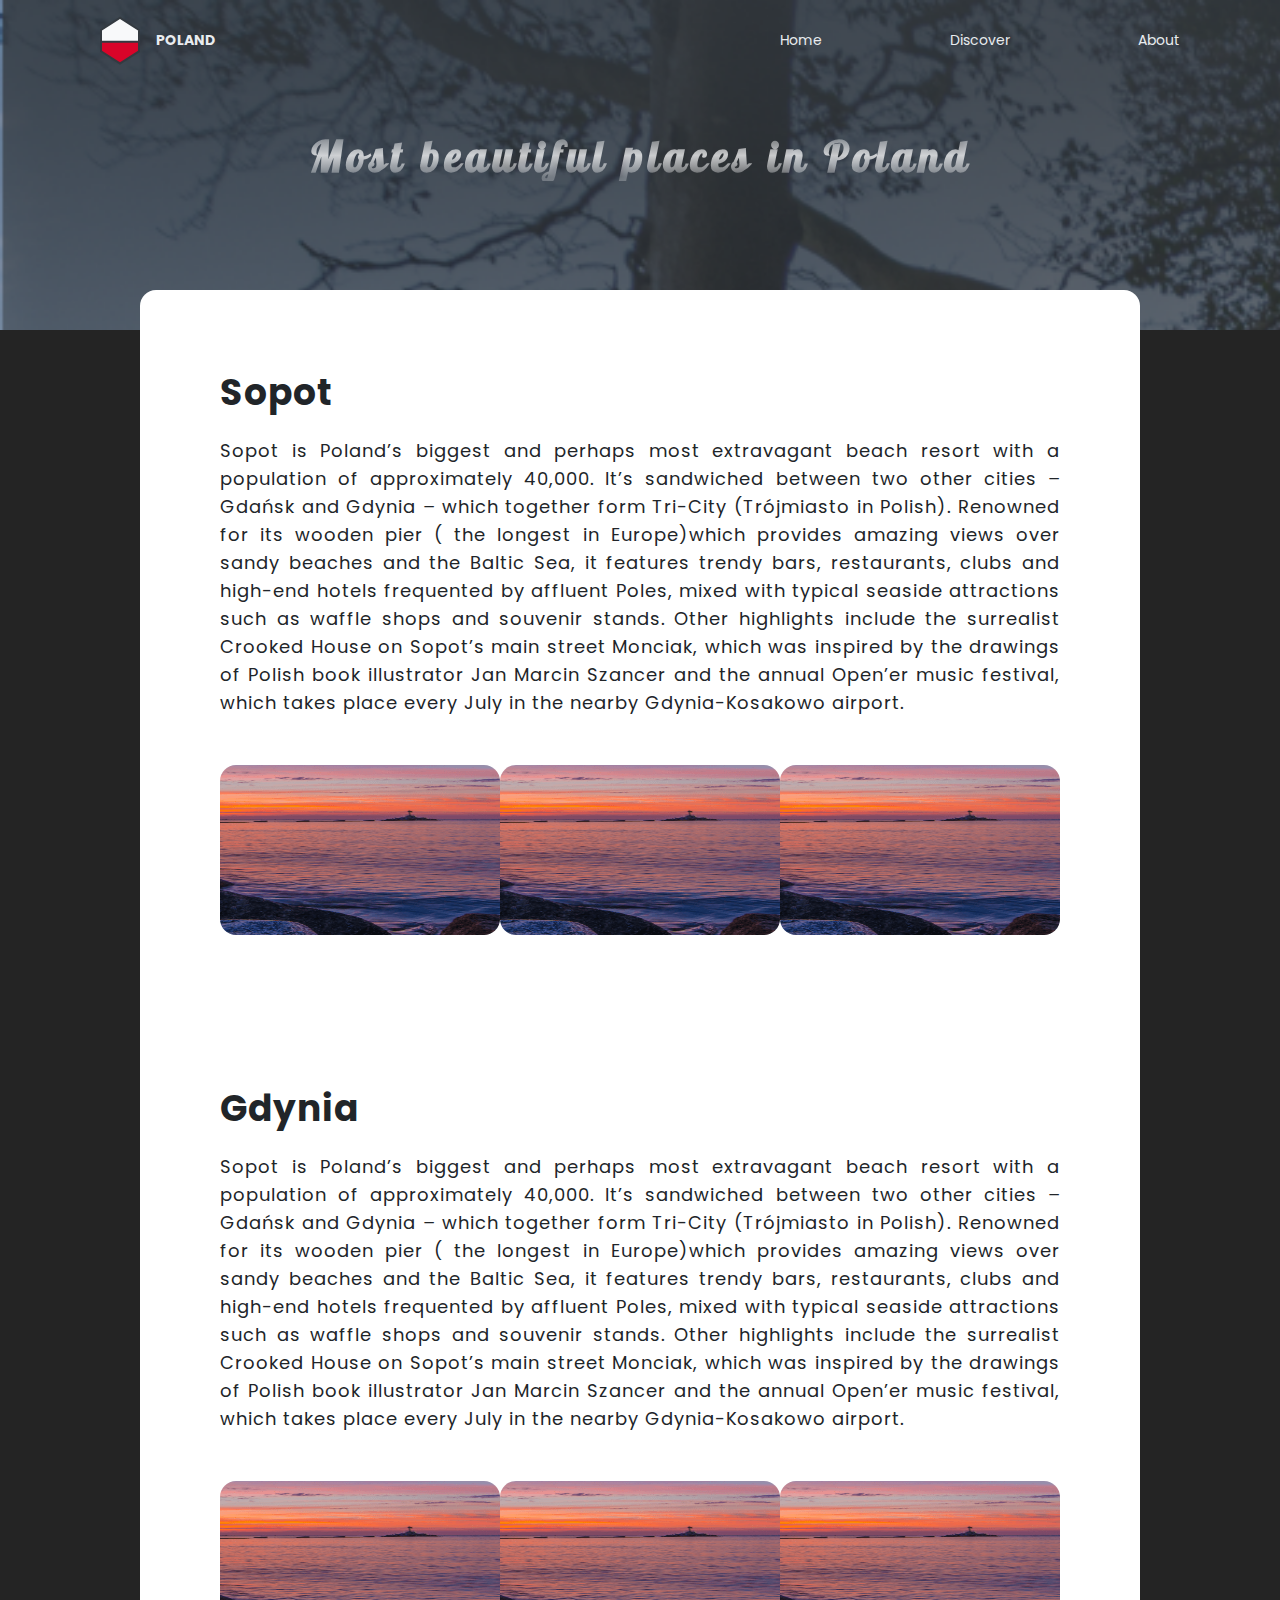
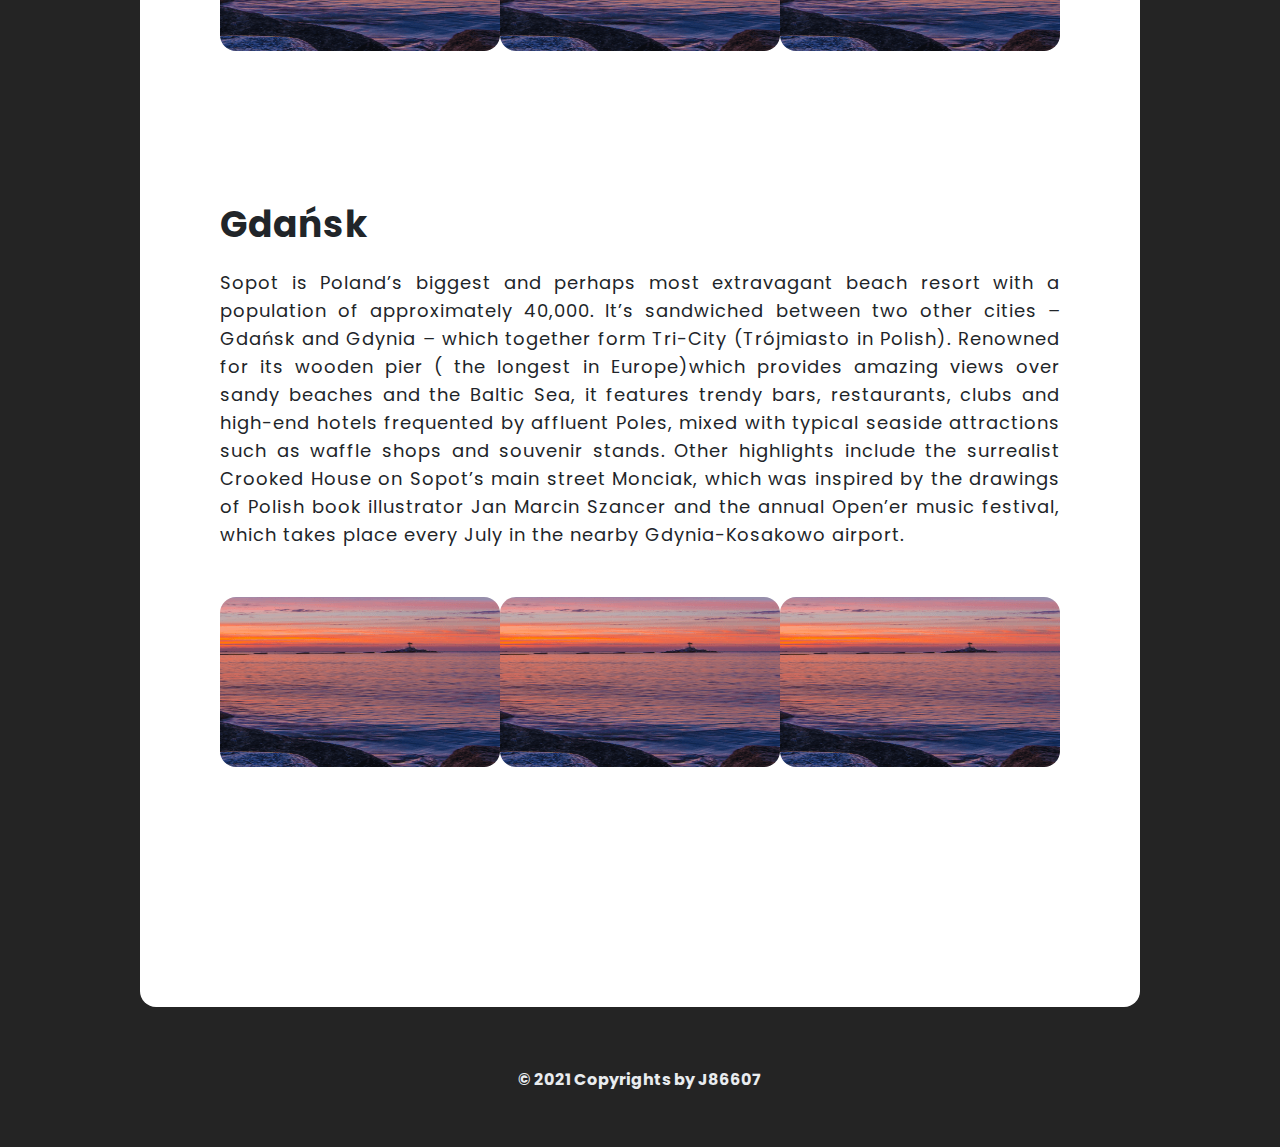
==== pages/baltic-sea.html @ 03457f3e "Add media queries. Add subpages for each place." ====
<!DOCTYPE html>
<html lang="en">
  <head>
    <meta charset="UTF-8" />
    <meta http-equiv="X-UA-Compatible" content="IE=edge" />
    <meta name="viewport" content="width=device-width, initial-scale=1.0" />
    <title>Places in Poland</title>
    <meta
      name="description"
      content="This website shows most beautiful places to visit in Poland."
    />
    <!-- Title -->
    <meta property="og:title" content="Places in Poland" />
    <!-- OPTIONAL description. 2-4 sentences. -->
    <meta property="og:description" content="" />
    <!-- full url with http(s) ie. https://maciejkorsan.github.io/my-repo/ -->
    <meta property="og:url" content="https://dawid-klos.github.io" />
    <meta
      property="og:image"
      content="https://dawid-klos.github.io/cover.png"
    />
    <!-- loading styles -->
    <link rel="stylesheet" href="../styles/normalize.css" />
    <link rel="stylesheet" href="../styles/sub-pages.css" />
    <!-- loading fonts -->
    <link rel="preconnect" href="https://fonts.gstatic.com" />
    <link
      href="https://fonts.googleapis.com/css2?family=Poppins:wght@400;500;700&display=swap"
      rel="stylesheet"
    />
    <link rel="preconnect" href="https://fonts.gstatic.com" />
    <link
      href="https://fonts.googleapis.com/css2?family=Lobster&display=swap"
      rel="stylesheet"
    />
  </head>
  <body class="body">
    <div class="navbar">
      <div class="logo">
        <img class="logo__img" src="../img/pl-logo.svg" alt="Logo of Poland" />
        <p class="logo__text">POLAND</p>
      </div>
      <nav class="links">
        <a href="../index.html" class="link">Home</a>
        <!-- DROPDOWN LIST FROM w3 - https://www.w3schools.com/css/css_dropdowns.asp -->
        <div class="dropdown">
          <a href="#" class="link link--dropdown">Discover</a>
          <div class="dropdown-content">
            <a href="baltic-sea.html" class="dropdown__link">Baltic Sea</a>
            <a href="mountains.html" class="dropdown__link">Mountains</a>
            <a href="masuria.html" class="dropdown__link">Masuria</a>
            <a href="kashubia.html" class="dropdown__link">Kashubia</a>
          </div>
        </div>
        <a href="#" class="link">About</a>
      </nav>
    </div>

    <article class="website-title">
      <h1 class="website-title__heading">Most beautiful places in Poland</h1>
    </article>

      <main class="main">
        <section class="articles">
        <article class="first">
          <h2 class="first__heading">Sopot</h2>
          <p class="first__content">
            Sopot is Poland’s biggest and perhaps most extravagant beach resort
            with a population of approximately 40,000. It’s sandwiched between
            two other cities – Gdańsk and Gdynia – which together form Tri-City
            (Trójmiasto in Polish). Renowned for its wooden pier ( the longest
            in Europe)which provides amazing views over sandy beaches and the
            Baltic Sea, it features trendy bars, restaurants, clubs and high-end
            hotels frequented by affluent Poles, mixed with typical seaside
            attractions such as waffle shops and souvenir stands. Other
            highlights include the surrealist Crooked House on Sopot’s main
            street Monciak, which was inspired by the drawings of Polish book
            illustrator Jan Marcin Szancer and the annual Open’er music
            festival, which takes place every July in the nearby Gdynia-Kosakowo
            airport.
          </p>
          <div class="first__images">
            <img
              class="image1"
              src="../img/gallery/small/slide-01.png"
              alt=""
            />
            <img
              class="image2"
              src="../img/gallery/small/slide-01.png"
              alt=""
            />
            <img
              class="image3"
              src="../img/gallery/small/slide-01.png"
              alt=""
            />
          </div>
        </article>

        <article class="second">
          <h2 class="second__heading">Gdynia</h2>
          <p class="second__content">
            Sopot is Poland’s biggest and perhaps most extravagant beach resort
            with a population of approximately 40,000. It’s sandwiched between
            two other cities – Gdańsk and Gdynia – which together form Tri-City
            (Trójmiasto in Polish). Renowned for its wooden pier ( the longest
            in Europe)which provides amazing views over sandy beaches and the
            Baltic Sea, it features trendy bars, restaurants, clubs and high-end
            hotels frequented by affluent Poles, mixed with typical seaside
            attractions such as waffle shops and souvenir stands. Other
            highlights include the surrealist Crooked House on Sopot’s main
            street Monciak, which was inspired by the drawings of Polish book
            illustrator Jan Marcin Szancer and the annual Open’er music
            festival, which takes place every July in the nearby Gdynia-Kosakowo
            airport.
          </p>
          <div class="second__images">
            <img
              class="image1"
              src="../img/gallery/small/slide-01.png"
              alt=""
            />
            <img
              class="image2"
              src="../img/gallery/small/slide-01.png"
              alt=""
            />
            <img
              class="image3"
              src="../img/gallery/small/slide-01.png"
              alt=""
            />
          </div>
        </article>

        <article class="third">
          <h2 class="third__heading">Gdańsk</h2>
          <p class="third__content">
            Sopot is Poland’s biggest and perhaps most extravagant beach resort
            with a population of approximately 40,000. It’s sandwiched between
            two other cities – Gdańsk and Gdynia – which together form Tri-City
            (Trójmiasto in Polish). Renowned for its wooden pier ( the longest
            in Europe)which provides amazing views over sandy beaches and the
            Baltic Sea, it features trendy bars, restaurants, clubs and high-end
            hotels frequented by affluent Poles, mixed with typical seaside
            attractions such as waffle shops and souvenir stands. Other
            highlights include the surrealist Crooked House on Sopot’s main
            street Monciak, which was inspired by the drawings of Polish book
            illustrator Jan Marcin Szancer and the annual Open’er music
            festival, which takes place every July in the nearby Gdynia-Kosakowo
            airport.
          </p>
          <div class="third__images">
            <img
              class="image1"
              src="../img/gallery/small/slide-01.png"
              alt=""
            />
            <img
              class="image2"
              src="../img/gallery/small/slide-01.png"
              alt=""
            />
            <img
              class="image3"
              src="../img/gallery/small/slide-01.png"
              alt=""
            />
          </div>
        </article>
        </section>
      </main>
    <footer class="footer">
      <p>© 2021 Copyrights by J86607</p>
    </footer>
  </body>
</html>
---- styles/sub-pages.css ----
.body {
    min-height: 100vh;
    background-image: url("../img/gallery/bg-01.png");
    background-repeat: no-repeat;
    background-size: cover;
    font-family: 'Poppins', 'sans-serif';
    font-size: 12px;
    display: flex;
    flex-direction: column;
    color: #E9ECEF;
}

/* TOP SECTION */
.navbar {
    max-width: 100%;
    display: flex;
    flex-flow: row nowrap;
    justify-content: space-between;
    margin: 16px 0px;
    padding: 0px 100px;
}

/* nav */
.links {
    display: flex;
    justify-content: space-between;
    align-items: center;
    width: 400px;
    font-size: 14px;
}
.link {
    text-decoration: none;
    color: #E9ECEF;
    font-weight: 400;
}
.link-active {
    font-weight: 700;
}
/* dropdown-link */
.dropdown {
    position: relative;
}

.dropdown-content {
    display: none;
    background-color: rgba(2, 62, 138, .75);
    flex-flow: column wrap;
    border-radius: 16px;
    padding: 8px;
    position: absolute;
    width: 140px;
    margin-left: -40px;
}
.dropdown__link {
    text-decoration: none;
    margin: 4px auto;
    color: #FFFFFF;
}
/* Dropdown-list hoovers */
.dropdown:hover .dropdown-content {
    display: flex;
}
.dropdown:hover .link--dropdown {
    font-weight: bold;
}
.dropdown-content .dropdown__link:hover {
    font-weight: 700;
    letter-spacing: 2px;
}
/* logo */
.logo {
    display: flex;
    align-items: center;
}
.logo__img {

}
.logo__text {
    margin-left: 16px;
    font-size: 14px;
    font-weight: 700;
}

/* H1 - PAGE TITLE */
.website-title {
    margin-top: 24px;
    margin-bottom: 120px;
}
.website-title__heading {
    font-family: 'Lobster', 'sans-serif';
    text-align: center;
    font-size: 42px;
    letter-spacing: 5px;
    background: linear-gradient(0deg, rgba(255, 255, 255, 0.25) 8.41%, rgba(255, 255, 255, 0.75) 53.25%, rgba(255, 255, 255, 0.25) 100%);
    -webkit-background-clip: text;
    -webkit-text-fill-color: transparent;
}

/* MAIN CONTENT */
.main {
    width: calc(100% - 120px);
    height: 100%;
    background-color: #242424;
    padding: 0px 60px;
}

.articles {
    color: #212529;
    background-color: #FFFFFF;
    border-radius: 16px;
    min-height: 100vh;
    padding: 80px;
    padding-top: 50px;
    font-size: 18px;
    letter-spacing: 1px;
    line-height: 28px;
    margin: -40px 80px;
    margin-bottom: 140px;
}

/* Article - first */
.first {
    margin-bottom: 160px;
    text-align: justify;
}
.first__heading {
    font-size: 36px;
}
.first__content {

}
.first__images {
    display: flex;
    justify-content: space-between;
    margin-top: 48px;
}

.image1 {
    width: 320px;
    height: 210px;
    border-radius: 16px;
}
.image2 {
    width: 320px;
    height: 210px;
    border-radius: 16px;
}
.image3 {
    width: 320px;
    height: 210px;
    border-radius: 16px;
}

/* Article - second */
.second {
    margin-bottom: 160px;
    text-align: justify;
}
.second__heading {
    font-size: 36px;
}
.second__content {

}
.second__images {
    display: flex;
    justify-content: space-between;
    margin-top: 48px;
}
/* Article - third */
.third {
    margin-bottom: 160px;
    text-align: justify;
}
.third__heading {
    font-size: 36px;
}
.third__content {

}
.third__images {
    display: flex;
    justify-content: space-between;
    margin-top: 48px;
}

/* Footer */
.footer {
    font-size: 16px;
    font-weight: 700;
    margin: 0 auto;
    margin-top: -92px;
}

/* MEDIA QUERIES */

@media (max-width: 1025px) {
    .main {
        width: calc(100% - 60px);
        padding: 0px 30px;
    }
    .articles {
        padding: 60px;
        padding-top: 40px;
    }
    .image1 {
        width: 220px;
        height: 120px;
    }
    .image2 {
        width: 220px;
        height: 120px;
    }
    .image3 {
        width: 220px;
        height: 120px;
    }
}

@media (max-width: 1370px) {
    .main {
        width: calc(100% - 120px);
        padding: 0px 60px;
    }
    .articles {
        padding: 80px;
        padding-top: 60px;
    }
    .image1 {
        width: 280px;
        height: 170px;
    }
    .image2 {
        width: 280px;
        height: 170px;
    }
    .image3 {
        width: 280px;
        height: 170px;
    }
}

@media (min-width: 1535px) {
    .navbar {
        padding: 0px 160px;
    }
    .website-title {
        font-size: 52px;
        margin-top: 12px;
        margin-bottom: 160px;
    }
    .main {
        width: calc(100% - 180px);
        padding: 0px 90px;
    }
    .articles {
        padding: 80px;
        padding-top: 60px;
    }
    .image1 {
        width: 324px;
        height: 200px;
    }
    .image2 {
        width: 324px;
        height: 200px;
    }
    .image3 {
        width: 324px;
        height: 200px;
    }
    }

@media (min-width: 1900px) {
.navbar {
    padding: 0px 160px;
}
.website-title {
    font-size: 52px;
    margin-top: 12px;
    margin-bottom: 160px;
}
.main {
    width: calc(100% - 180px);
    padding: 0px 90px;
}
.articles {
    padding: 120px;
    padding-top: 80px;
}
.image1 {
    width: 400px;
    height: 240px;
}
.image2 {
    width: 400px;
    height: 240px;
}
.image3 {
    width: 400px;
    height: 240px;
}
}
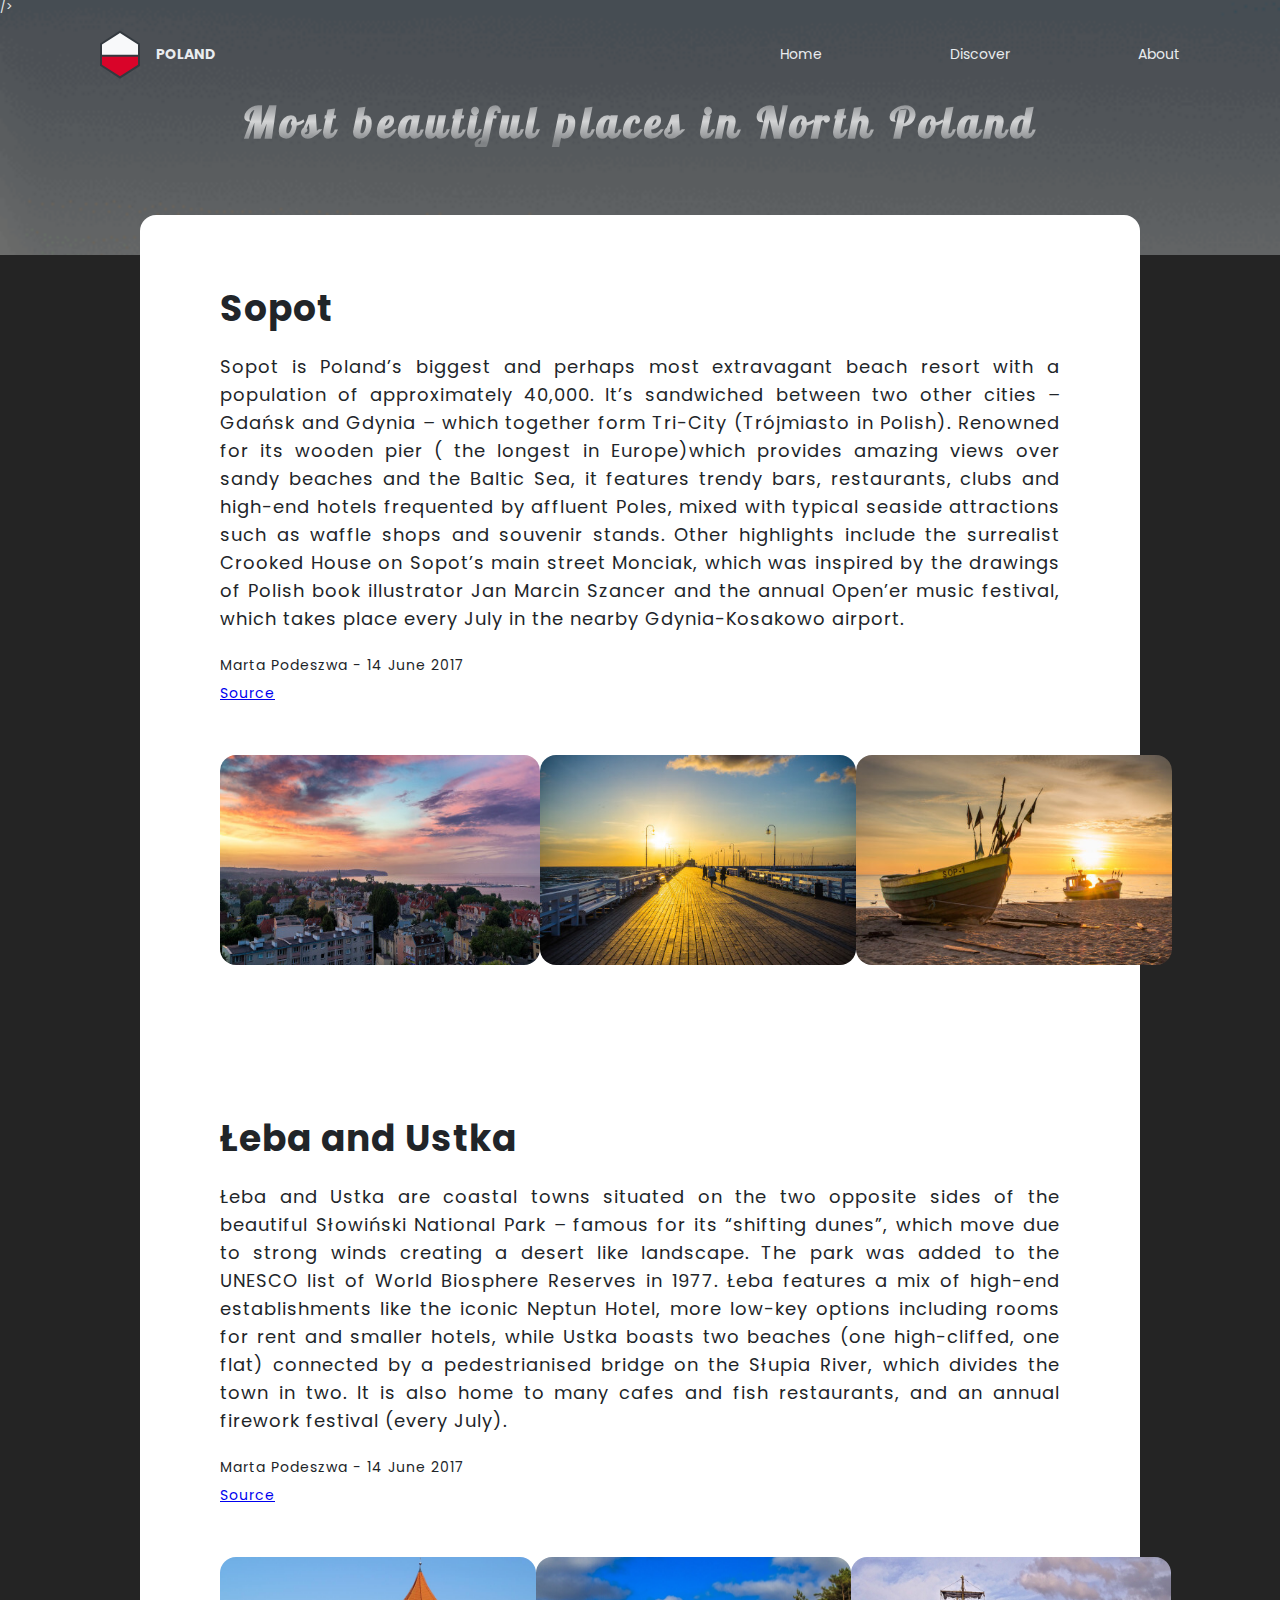
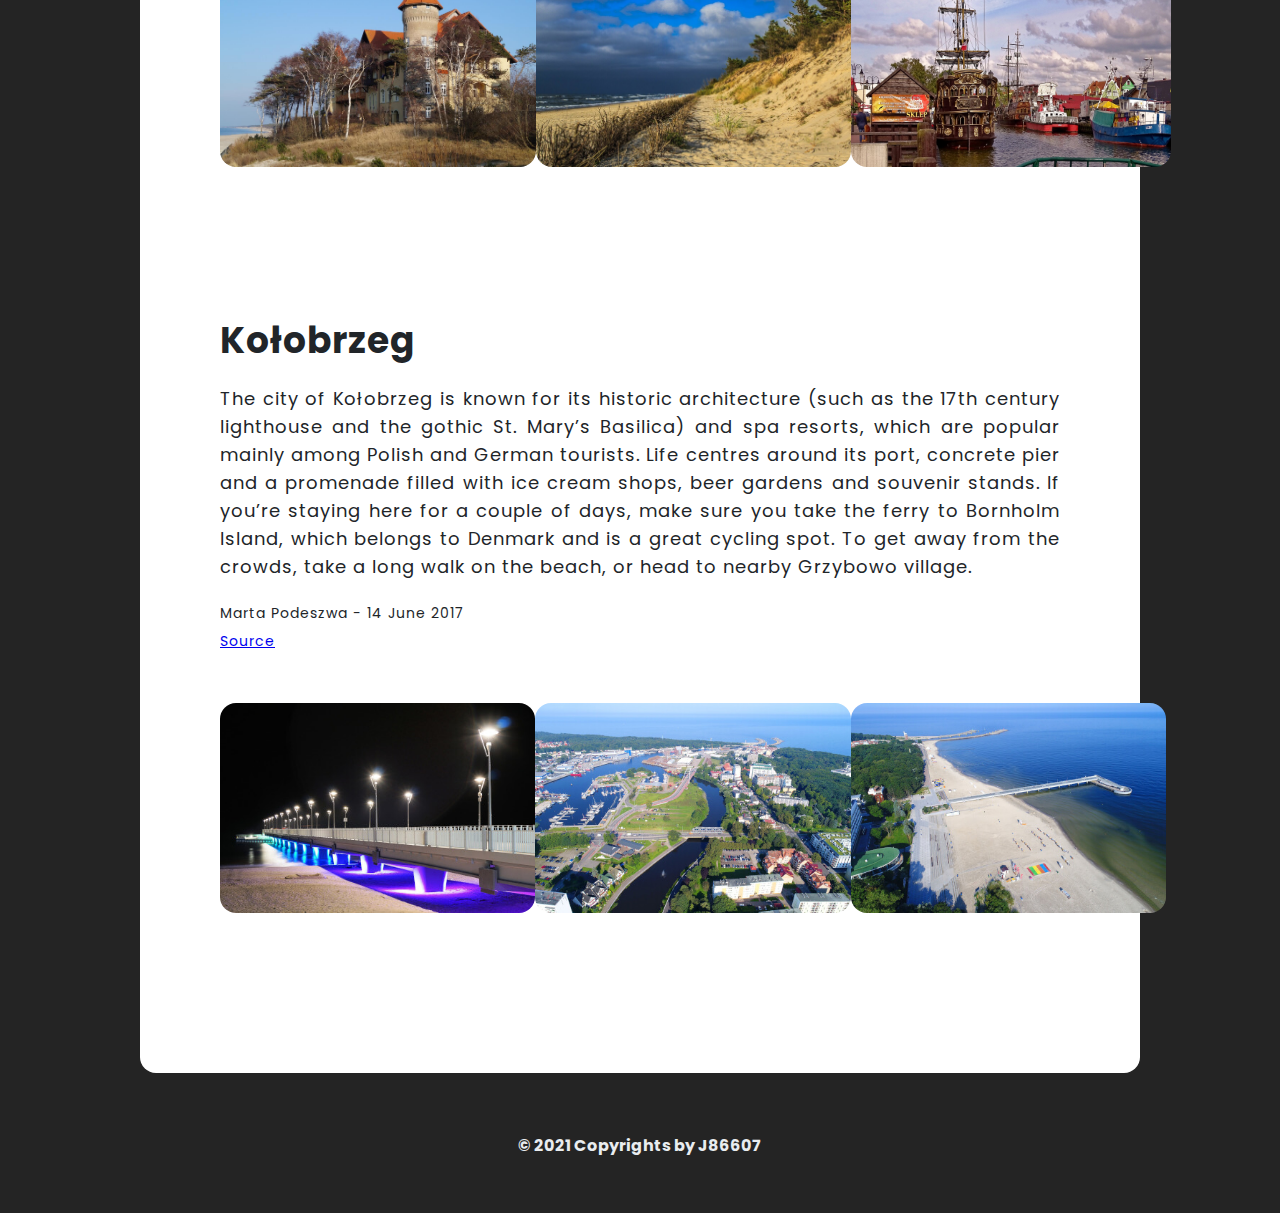
==== commit fdde5285: "New backgrounds for homepage. New slides mini pictures. Two from four subpages are finished." ====
--- a/pages/baltic-sea.html
+++ b/pages/baltic-sea.html
@@ -4,21 +4,14 @@
     <meta charset="UTF-8" />
     <meta http-equiv="X-UA-Compatible" content="IE=edge" />
     <meta name="viewport" content="width=device-width, initial-scale=1.0" />
-    <title>Places in Poland</title>
+    <title>Baltic Sea</title>
     <meta
       name="description"
-      content="This website shows most beautiful places to visit in Poland."
+      content="This website shows most beautiful places to visit in North Poland."
     />
     <!-- Title -->
-    <meta property="og:title" content="Places in Poland" />
-    <!-- OPTIONAL description. 2-4 sentences. -->
-    <meta property="og:description" content="" />
-    <!-- full url with http(s) ie. https://maciejkorsan.github.io/my-repo/ -->
+    <meta property="og:title" content="Places in North Poland" /> />
     <meta property="og:url" content="https://dawid-klos.github.io" />
-    <meta
-      property="og:image"
-      content="https://dawid-klos.github.io/cover.png"
-    />
     <!-- loading styles -->
     <link rel="stylesheet" href="../styles/normalize.css" />
     <link rel="stylesheet" href="../styles/sub-pages.css" />
@@ -57,11 +50,11 @@
     </div>
 
     <article class="website-title">
-      <h1 class="website-title__heading">Most beautiful places in Poland</h1>
+      <h1 class="website-title__heading">Most beautiful places in North Poland</h1>
     </article>
 
-      <main class="main">
-        <section class="articles">
+    <main class="main">
+      <section class="articles">
         <article class="first">
           <h2 class="first__heading">Sopot</h2>
           <p class="first__content">
@@ -79,98 +72,116 @@
             festival, which takes place every July in the nearby Gdynia-Kosakowo
             airport.
           </p>
+          <p class="first__references">
+            Marta Podeszwa - 14 June 2017 <br />
+            <a
+              href="https://theculturetrip.com/europe/poland/articles/the-best-beach-towns-in-poland/"
+              target="_blank"
+              >Source</a
+            >
+          </p>
           <div class="first__images">
             <img
               class="image1"
-              src="../img/gallery/small/slide-01.png"
-              alt=""
+              src="../img/gallery/sopot-01.jpg"
+              alt="Panorama of Sopot"
             />
             <img
               class="image2"
-              src="../img/gallery/small/slide-01.png"
-              alt=""
+              src="../img/gallery/sopot-02.jpg"
+              alt="Polish pier in Sopot"
             />
             <img
               class="image3"
-              src="../img/gallery/small/slide-01.png"
-              alt=""
+              src="../img/gallery/sopot-03.jpg"
+              alt="Two boats on the beach in Sopot"
             />
           </div>
         </article>
 
         <article class="second">
-          <h2 class="second__heading">Gdynia</h2>
+          <h2 class="second__heading">Łeba and Ustka</h2>
           <p class="second__content">
-            Sopot is Poland’s biggest and perhaps most extravagant beach resort
-            with a population of approximately 40,000. It’s sandwiched between
-            two other cities – Gdańsk and Gdynia – which together form Tri-City
-            (Trójmiasto in Polish). Renowned for its wooden pier ( the longest
-            in Europe)which provides amazing views over sandy beaches and the
-            Baltic Sea, it features trendy bars, restaurants, clubs and high-end
-            hotels frequented by affluent Poles, mixed with typical seaside
-            attractions such as waffle shops and souvenir stands. Other
-            highlights include the surrealist Crooked House on Sopot’s main
-            street Monciak, which was inspired by the drawings of Polish book
-            illustrator Jan Marcin Szancer and the annual Open’er music
-            festival, which takes place every July in the nearby Gdynia-Kosakowo
-            airport.
+            Łeba and Ustka are coastal towns situated on the two opposite sides
+            of the beautiful Słowiński National Park – famous for its “shifting
+            dunes”, which move due to strong winds creating a desert like
+            landscape. The park was added to the UNESCO list of World Biosphere
+            Reserves in 1977. Łeba features a mix of high-end establishments
+            like the iconic Neptun Hotel, more low-key options including rooms
+            for rent and smaller hotels, while Ustka boasts two beaches (one
+            high-cliffed, one flat) connected by a pedestrianised bridge on the
+            Słupia River, which divides the town in two. It is also home to many
+            cafes and fish restaurants, and an annual firework festival (every
+            July).
+          </p>
+          <p class="first__references">
+            Marta Podeszwa - 14 June 2017 <br />
+            <a
+              href="https://theculturetrip.com/europe/poland/articles/the-best-beach-towns-in-poland/"
+              target="_blank"
+              >Source</a
+            >
           </p>
           <div class="second__images">
             <img
               class="image1"
-              src="../img/gallery/small/slide-01.png"
-              alt=""
+              src="../img/gallery/leba-01.jpg"
+              alt="beautiful house on the beach"
             />
             <img
               class="image2"
-              src="../img/gallery/small/slide-01.png"
-              alt=""
+              src="../img/gallery/leba-02.jpg"
+              alt="Moving dunes on the beach"
             />
             <img
               class="image3"
-              src="../img/gallery/small/slide-01.png"
-              alt=""
+              src="../img/gallery/leba-03.jpg"
+              alt="Port with ships"
             />
           </div>
         </article>
 
         <article class="third">
-          <h2 class="third__heading">Gdańsk</h2>
+          <h2 class="third__heading">Kołobrzeg</h2>
           <p class="third__content">
-            Sopot is Poland’s biggest and perhaps most extravagant beach resort
-            with a population of approximately 40,000. It’s sandwiched between
-            two other cities – Gdańsk and Gdynia – which together form Tri-City
-            (Trójmiasto in Polish). Renowned for its wooden pier ( the longest
-            in Europe)which provides amazing views over sandy beaches and the
-            Baltic Sea, it features trendy bars, restaurants, clubs and high-end
-            hotels frequented by affluent Poles, mixed with typical seaside
-            attractions such as waffle shops and souvenir stands. Other
-            highlights include the surrealist Crooked House on Sopot’s main
-            street Monciak, which was inspired by the drawings of Polish book
-            illustrator Jan Marcin Szancer and the annual Open’er music
-            festival, which takes place every July in the nearby Gdynia-Kosakowo
-            airport.
+            The city of Kołobrzeg is known for its historic architecture (such
+            as the 17th century lighthouse and the gothic St. Mary’s Basilica)
+            and spa resorts, which are popular mainly among Polish and German
+            tourists. Life centres around its port, concrete pier and a
+            promenade filled with ice cream shops, beer gardens and souvenir
+            stands. If you’re staying here for a couple of days, make sure you
+            take the ferry to Bornholm Island, which belongs to Denmark and is a
+            great cycling spot. To get away from the crowds, take a long walk on
+            the beach, or head to nearby Grzybowo village.
+          </p>
+          <p class="first__references">
+            Marta Podeszwa - 14 June 2017 <br />
+            <a
+              href="https://theculturetrip.com/europe/poland/articles/the-best-beach-towns-in-poland/"
+              target="_blank"
+              >Source</a
+            >
           </p>
           <div class="third__images">
             <img
               class="image1"
-              src="../img/gallery/small/slide-01.png"
+              src="../img/gallery/kolobrzeg-01.jpg"
               alt=""
             />
             <img
               class="image2"
-              src="../img/gallery/small/slide-01.png"
+              src="../img/gallery/kolobrzeg-02.jpg"
               alt=""
             />
             <img
               class="image3"
-              src="../img/gallery/small/slide-01.png"
+              src="../img/gallery/kolobrzeg-03.jpg"
               alt=""
             />
           </div>
         </article>
-        </section>
-      </main>
+      </section>
+    </main>
     <footer class="footer">
       <p>© 2021 Copyrights by J86607</p>
     </footer>
--- a/styles/sub-pages.css
+++ b/styles/sub-pages.css
@@ -83,8 +83,8 @@
 
 /* H1 - PAGE TITLE */
 .website-title {
-    margin-top: 24px;
-    margin-bottom: 120px;
+    margin-top: -24px;
+    margin-bottom: 80px;
 }
 .website-title__heading {
     font-family: 'Lobster', 'sans-serif';
@@ -129,6 +129,9 @@
 .first__content {
 
 }
+.first__references {
+    font-size: 14px;
+}
 .first__images {
     display: flex;
     justify-content: space-between;
@@ -169,7 +172,7 @@
 }
 /* Article - third */
 .third {
-    margin-bottom: 160px;
+    margin-bottom: 80px;
     text-align: justify;
 }
 .third__heading {
@@ -193,52 +196,6 @@
 }
 
 /* MEDIA QUERIES */
-
-@media (max-width: 1025px) {
-    .main {
-        width: calc(100% - 60px);
-        padding: 0px 30px;
-    }
-    .articles {
-        padding: 60px;
-        padding-top: 40px;
-    }
-    .image1 {
-        width: 220px;
-        height: 120px;
-    }
-    .image2 {
-        width: 220px;
-        height: 120px;
-    }
-    .image3 {
-        width: 220px;
-        height: 120px;
-    }
-}
-
-@media (max-width: 1370px) {
-    .main {
-        width: calc(100% - 120px);
-        padding: 0px 60px;
-    }
-    .articles {
-        padding: 80px;
-        padding-top: 60px;
-    }
-    .image1 {
-        width: 280px;
-        height: 170px;
-    }
-    .image2 {
-        width: 280px;
-        height: 170px;
-    }
-    .image3 {
-        width: 280px;
-        height: 170px;
-    }
-}
 
 @media (min-width: 1535px) {
     .navbar {
@@ -278,7 +235,7 @@
 .website-title {
     font-size: 52px;
     margin-top: 12px;
-    margin-bottom: 160px;
+    margin-bottom: 120px;
 }
 .main {
     width: calc(100% - 180px);
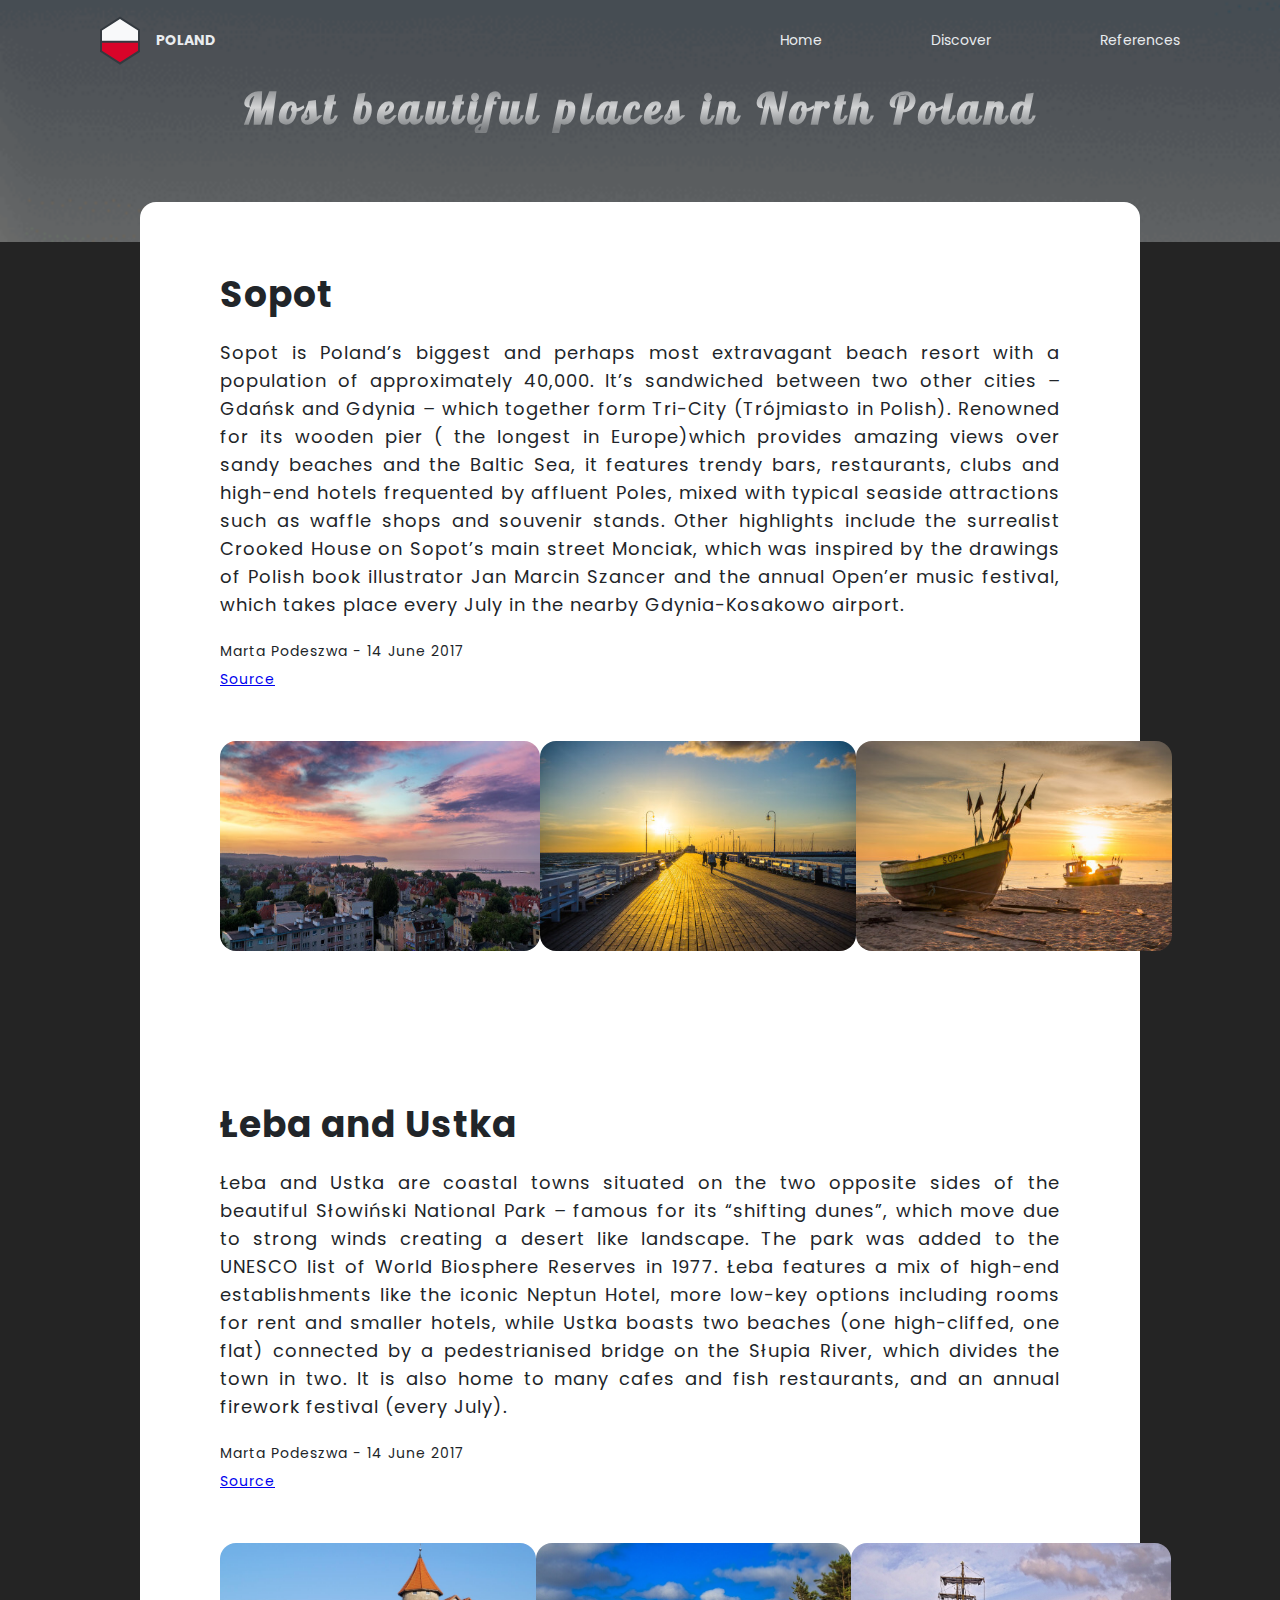
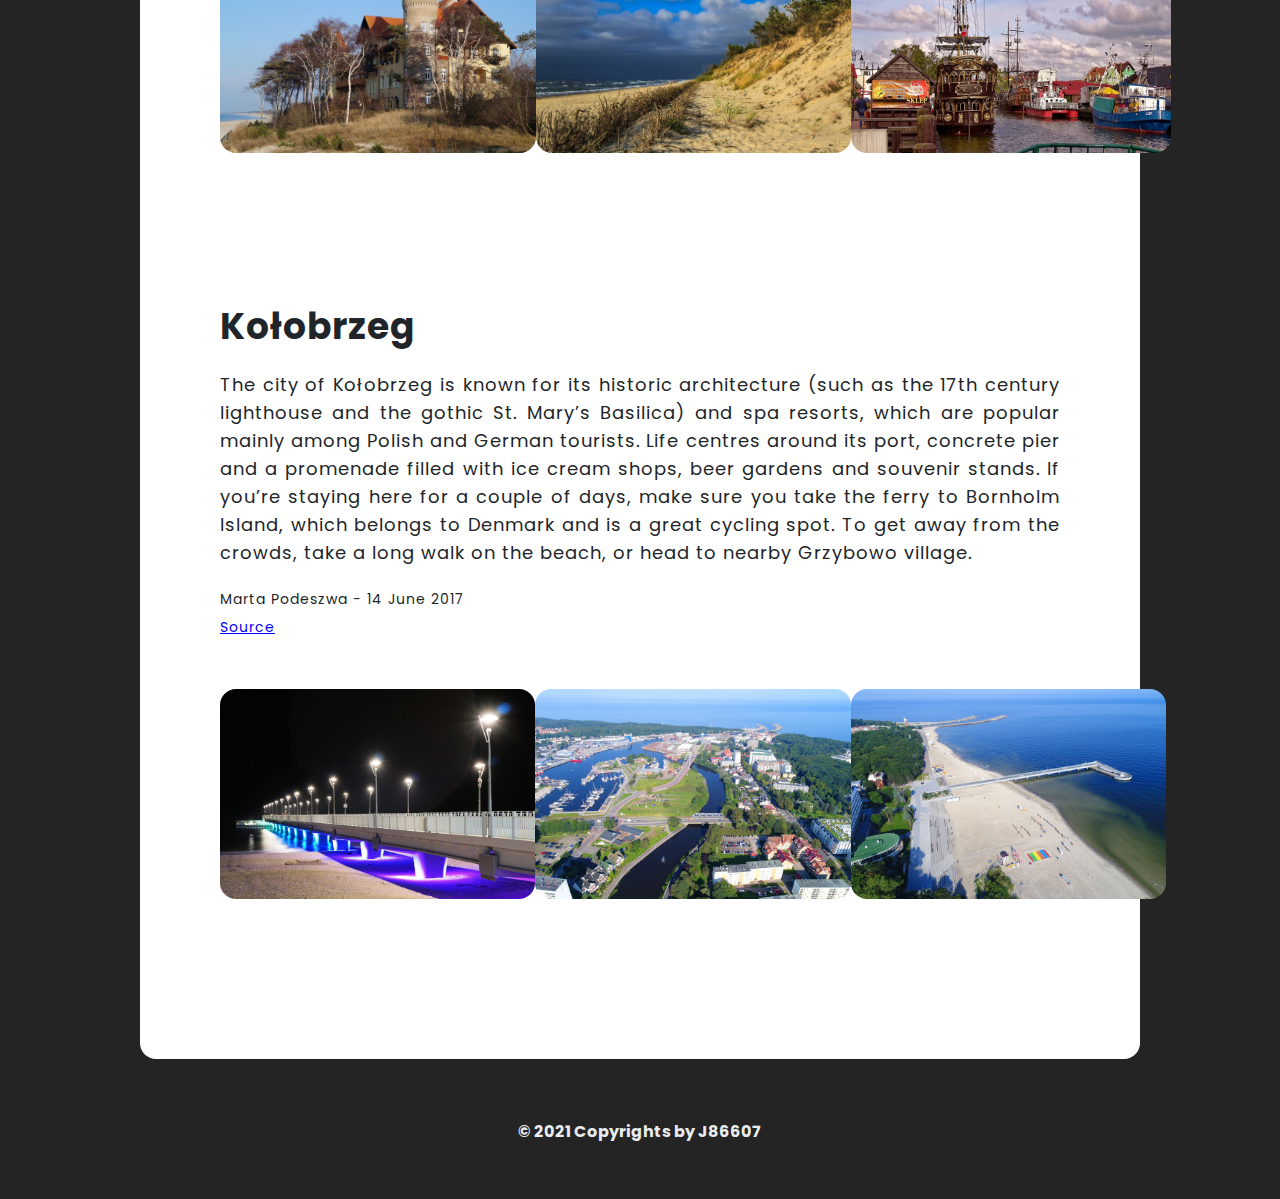
==== commit a5a0fa0a: "All subpages finished with all text and pictures added." ====
--- a/pages/baltic-sea.html
+++ b/pages/baltic-sea.html
@@ -10,7 +10,7 @@
       content="This website shows most beautiful places to visit in North Poland."
     />
     <!-- Title -->
-    <meta property="og:title" content="Places in North Poland" /> />
+    <meta property="og:title" content="Places in North Poland" />
     <meta property="og:url" content="https://dawid-klos.github.io" />
     <!-- loading styles -->
     <link rel="stylesheet" href="../styles/normalize.css" />
@@ -45,7 +45,7 @@
             <a href="kashubia.html" class="dropdown__link">Kashubia</a>
           </div>
         </div>
-        <a href="#" class="link">About</a>
+        <a href="references.html" class="link">References</a>
       </nav>
     </div>
 
--- a/styles/sub-pages.css
+++ b/styles/sub-pages.css
@@ -162,6 +162,9 @@
 .second__heading {
     font-size: 36px;
 }
+.second__smaller-heading {
+    font-size: 24px;
+}
 .second__content {
 
 }
